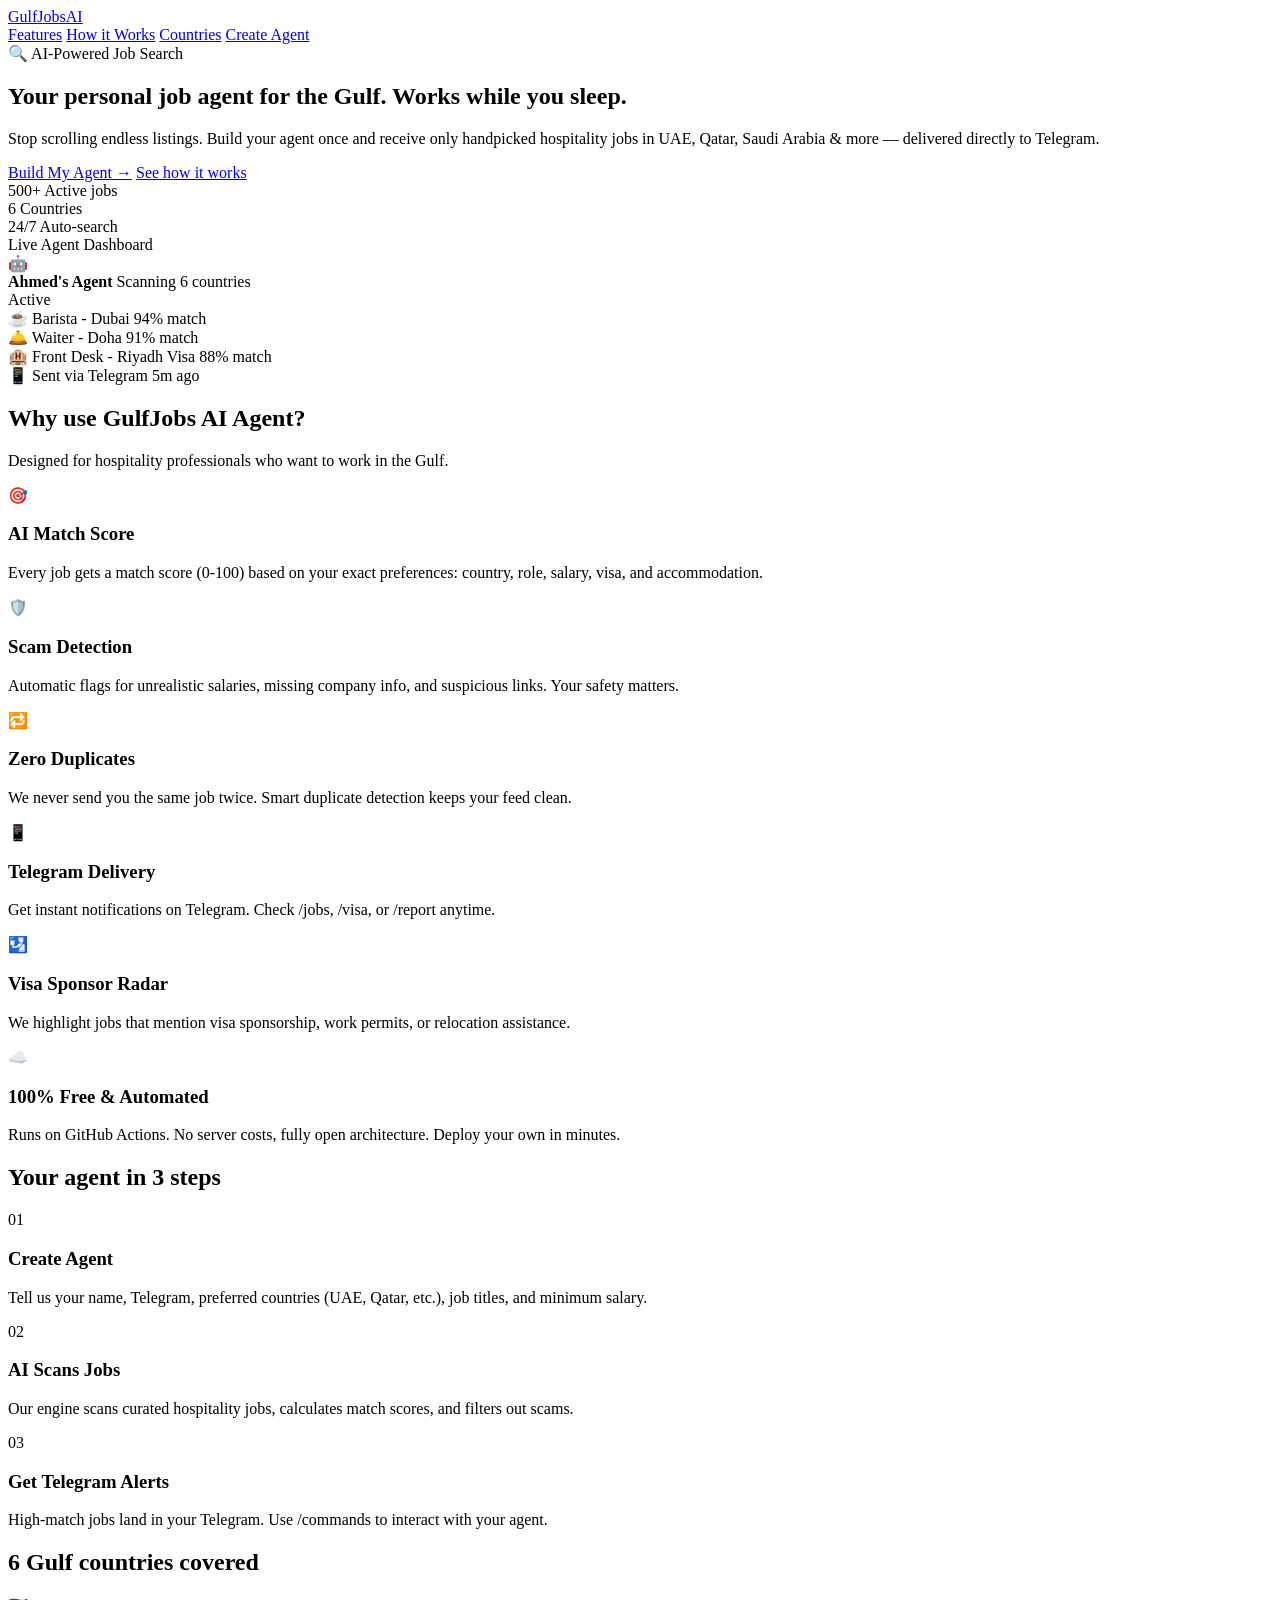
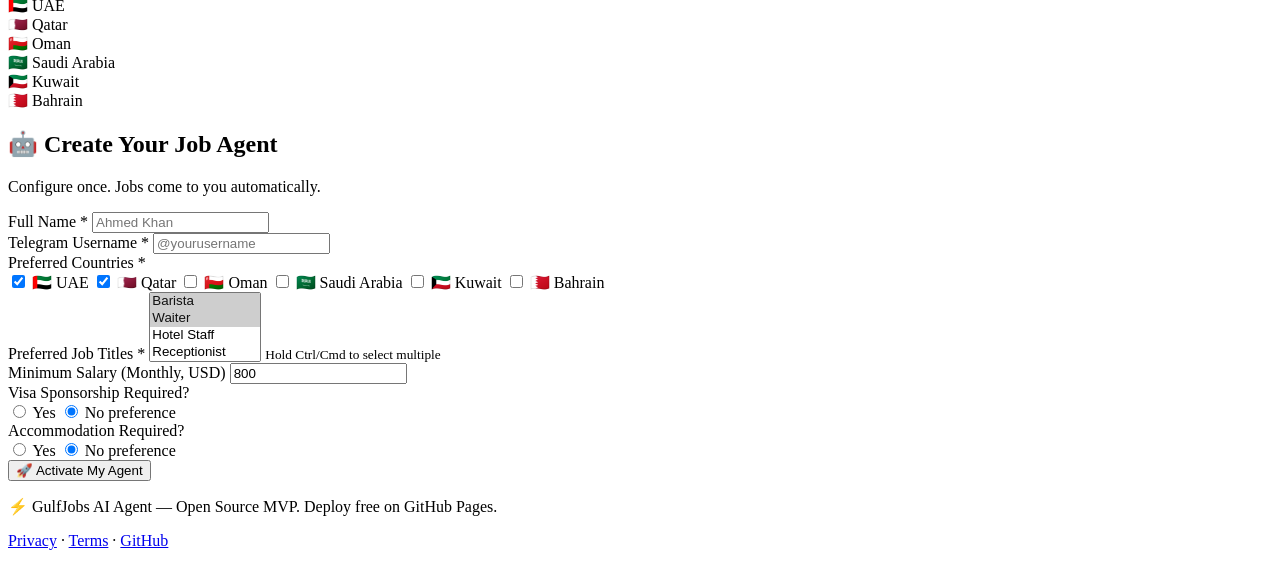
==== index.html @ 62dfe6db "Create index.html" ====
<!DOCTYPE html>
<html lang="en">
<head>
  <meta charset="UTF-8">
  <meta name="viewport" content="width=device-width, initial-scale=1.0, maximum-scale=1.0, user-scalable=yes">
  <title>GulfJobs AI Agent — Your Personal Job Hunter</title>
  <link rel="preconnect" href="https://fonts.googleapis.com">
  <link rel="preconnect" href="https://fonts.gstatic.com" crossorigin>
  <link href="https://fonts.googleapis.com/css2?family=Inter:opsz,wght@14..32,400;14..32,500;14..32,600;14..32,700&display=swap" rel="stylesheet">
  <link rel="stylesheet" href="css/styles.css">
</head>
<body>
  <nav class="navbar">
    <div class="container nav-container">
      <a href="#" class="logo">GulfJobs<span class="logo-accent">AI</span></a>
      <div class="nav-links">
        <a href="#features">Features</a>
        <a href="#how-it-works">How it Works</a>
        <a href="#countries">Countries</a>
        <a href="#create-agent" class="btn btn-primary nav-cta">Create Agent</a>
      </div>
    </div>
  </nav>

  <main>
    <!-- Hero Section -->
    <section class="hero container">
      <div class="hero-grid">
        <div class="hero-content">
          <div class="hero-badge">🔍 AI-Powered Job Search</div>
          <h1>Your personal job agent for the Gulf. <span class="text-gradient">Works while you sleep.</span></h1>
          <p class="hero-description">Stop scrolling endless listings. Build your agent once and receive only handpicked hospitality jobs in UAE, Qatar, Saudi Arabia & more — delivered directly to Telegram.</p>
          <div class="hero-actions">
            <a href="#create-agent" class="btn btn-primary btn-large">Build My Agent →</a>
            <a href="#how-it-works" class="btn btn-secondary btn-large">See how it works</a>
          </div>
          <div class="hero-stats">
            <div class="stat">
              <span class="stat-number" id="totalJobsStat">500+</span>
              <span class="stat-label">Active jobs</span>
            </div>
            <div class="stat">
              <span class="stat-number">6</span>
              <span class="stat-label">Countries</span>
            </div>
            <div class="stat">
              <span class="stat-number">24/7</span>
              <span class="stat-label">Auto-search</span>
            </div>
          </div>
        </div>
        <div class="hero-visual">
          <div class="dashboard-preview">
            <div class="preview-header">
              <div class="preview-dots">
                <span></span><span></span><span></span>
              </div>
              <span class="preview-title">Live Agent Dashboard</span>
            </div>
            <div class="preview-card">
              <div class="preview-agent">
                <div class="agent-avatar">🤖</div>
                <div class="agent-info">
                  <strong>Ahmed's Agent</strong>
                  <span>Scanning 6 countries</span>
                </div>
                <span class="badge badge-green">Active</span>
              </div>
              <div class="preview-match">
                <div class="match-row">
                  <span>☕ Barista - Dubai</span>
                  <span class="match-score">94% match</span>
                </div>
                <div class="match-row">
                  <span>🛎️ Waiter - Doha</span>
                  <span class="match-score">91% match</span>
                </div>
                <div class="match-row">
                  <span>🏨 Front Desk - Riyadh</span>
                  <span class="badge badge-blue">Visa</span>
                  <span class="match-score">88% match</span>
                </div>
              </div>
              <div class="preview-telegram">
                <span>📱 Sent via Telegram 5m ago</span>
              </div>
            </div>
          </div>
        </div>
      </div>
    </section>

    <!-- Benefits / Features -->
    <section id="features" class="features container">
      <div class="section-header">
        <h2>Why use GulfJobs AI Agent?</h2>
        <p>Designed for hospitality professionals who want to work in the Gulf.</p>
      </div>
      <div class="features-grid">
        <div class="feature-card">
          <div class="feature-icon">🎯</div>
          <h3>AI Match Score</h3>
          <p>Every job gets a match score (0-100) based on your exact preferences: country, role, salary, visa, and accommodation.</p>
        </div>
        <div class="feature-card">
          <div class="feature-icon">🛡️</div>
          <h3>Scam Detection</h3>
          <p>Automatic flags for unrealistic salaries, missing company info, and suspicious links. Your safety matters.</p>
        </div>
        <div class="feature-card">
          <div class="feature-icon">🔁</div>
          <h3>Zero Duplicates</h3>
          <p>We never send you the same job twice. Smart duplicate detection keeps your feed clean.</p>
        </div>
        <div class="feature-card">
          <div class="feature-icon">📱</div>
          <h3>Telegram Delivery</h3>
          <p>Get instant notifications on Telegram. Check /jobs, /visa, or /report anytime.</p>
        </div>
        <div class="feature-card">
          <div class="feature-icon">🛂</div>
          <h3>Visa Sponsor Radar</h3>
          <p>We highlight jobs that mention visa sponsorship, work permits, or relocation assistance.</p>
        </div>
        <div class="feature-card">
          <div class="feature-icon">☁️</div>
          <h3>100% Free & Automated</h3>
          <p>Runs on GitHub Actions. No server costs, fully open architecture. Deploy your own in minutes.</p>
        </div>
      </div>
    </section>

    <!-- How it Works -->
    <section id="how-it-works" class="how-it-works container">
      <div class="section-header">
        <h2>Your agent in 3 steps</h2>
      </div>
      <div class="steps">
        <div class="step">
          <div class="step-number">01</div>
          <h3>Create Agent</h3>
          <p>Tell us your name, Telegram, preferred countries (UAE, Qatar, etc.), job titles, and minimum salary.</p>
        </div>
        <div class="step-divider"></div>
        <div class="step">
          <div class="step-number">02</div>
          <h3>AI Scans Jobs</h3>
          <p>Our engine scans curated hospitality jobs, calculates match scores, and filters out scams.</p>
        </div>
        <div class="step-divider"></div>
        <div class="step">
          <div class="step-number">03</div>
          <h3>Get Telegram Alerts</h3>
          <p>High-match jobs land in your Telegram. Use /commands to interact with your agent.</p>
        </div>
      </div>
    </section>

    <!-- Supported Countries -->
    <section id="countries" class="countries container">
      <div class="section-header">
        <h2>6 Gulf countries covered</h2>
      </div>
      <div class="country-grid">
        <div class="country-tag">🇦🇪 UAE</div>
        <div class="country-tag">🇶🇦 Qatar</div>
        <div class="country-tag">🇴🇲 Oman</div>
        <div class="country-tag">🇸🇦 Saudi Arabia</div>
        <div class="country-tag">🇰🇼 Kuwait</div>
        <div class="country-tag">🇧🇭 Bahrain</div>
      </div>
    </section>

    <!-- Create Agent Form (Core App) -->
    <section id="create-agent" class="create-agent container">
      <div class="form-card">
        <div class="form-header">
          <h2>🤖 Create Your Job Agent</h2>
          <p>Configure once. Jobs come to you automatically.</p>
        </div>
        <form id="agentForm" class="agent-form">
          <div class="form-row">
            <div class="form-group">
              <label for="name">Full Name *</label>
              <input type="text" id="name" placeholder="Ahmed Khan" required>
            </div>
            <div class="form-group">
              <label for="telegram">Telegram Username *</label>
              <input type="text" id="telegram" placeholder="@yourusername" required>
            </div>
          </div>

          <div class="form-group">
            <label>Preferred Countries *</label>
            <div class="checkbox-grid" id="countriesCheckbox">
              <label class="checkbox-card"><input type="checkbox" value="UAE" checked> 🇦🇪 UAE</label>
              <label class="checkbox-card"><input type="checkbox" value="Qatar" checked> 🇶🇦 Qatar</label>
              <label class="checkbox-card"><input type="checkbox" value="Oman"> 🇴🇲 Oman</label>
              <label class="checkbox-card"><input type="checkbox" value="Saudi Arabia"> 🇸🇦 Saudi Arabia</label>
              <label class="checkbox-card"><input type="checkbox" value="Kuwait"> 🇰🇼 Kuwait</label>
              <label class="checkbox-card"><input type="checkbox" value="Bahrain"> 🇧🇭 Bahrain</label>
            </div>
          </div>

          <div class="form-group">
            <label for="jobTitles">Preferred Job Titles *</label>
            <select id="jobTitles" multiple required>
              <option value="Barista" selected>Barista</option>
              <option value="Waiter" selected>Waiter</option>
              <option value="Hotel Staff">Hotel Staff</option>
              <option value="Receptionist">Receptionist</option>
              <option value="Housekeeping">Housekeeping</option>
              <option value="Customer Service">Customer Service</option>
              <option value="Chef">Chef</option>
            </select>
            <small>Hold Ctrl/Cmd to select multiple</small>
          </div>

          <div class="form-row">
            <div class="form-group">
              <label for="minSalary">Minimum Salary (Monthly, USD)</label>
              <input type="number" id="minSalary" placeholder="e.g. 800" value="800">
            </div>
            <div class="form-group">
              <label>Visa Sponsorship Required?</label>
              <div class="radio-group">
                <label class="radio-card"><input type="radio" name="visaSponsor" value="yes"> Yes</label>
                <label class="radio-card"><input type="radio" name="visaSponsor" value="no" checked> No preference</label>
              </div>
            </div>
            <div class="form-group">
              <label>Accommodation Required?</label>
              <div class="radio-group">
                <label class="radio-card"><input type="radio" name="accommodation" value="yes"> Yes</label>
                <label class="radio-card"><input type="radio" name="accommodation" value="no" checked> No preference</label>
              </div>
            </div>
          </div>

          <button type="submit" class="btn btn-primary btn-large btn-full">🚀 Activate My Agent</button>
        </form>
      </div>
    </section>

    <!-- Dashboard Section (Hidden until agent created) -->
    <section id="dashboard" class="dashboard container" style="display: none;">
      <div class="section-header">
        <h2>📊 Your Dashboard</h2>
      </div>
      <div class="stats-grid" id="statsGrid">
        <div class="stat-card">
          <span class="stat-icon">🤖</span>
          <div class="stat-details">
            <span id="agentNameDisplay">-</span>
            <span class="stat-sub">Active Agent</span>
          </div>
        </div>
        <div class="stat-card">
          <span class="stat-value" id="totalMatches">0</span>
          <span class="stat-sub">Jobs Matched</span>
        </div>
        <div class="stat-card">
          <span class="stat-value" id="visaJobs">0</span>
          <span class="stat-sub">Visa Sponsored</span>
        </div>
        <div class="stat-card">
          <span class="stat-value" id="highMatches">0</span>
          <span class="stat-sub">High Matches (>80%)</span>
        </div>
      </div>

      <div class="jobs-section">
        <h3>🔥 Latest Opportunities</h3>
        <div id="jobsContainer" class="jobs-list">
          <!-- Dynamically filled -->
        </div>
      </div>
      <div class="telegram-commands">
        <h3>📱 Telegram Bot Commands</h3>
        <div class="command-list">
          <code>/start</code> <code>/jobs</code> <code>/matches</code> <code>/report</code> <code>/visa</code> <code>/help</code>
        </div>
      </div>
    </section>
  </main>

  <footer class="footer container">
    <p>⚡ GulfJobs AI Agent — Open Source MVP. Deploy free on GitHub Pages.</p>
    <p class="footer-links">
      <a href="#">Privacy</a> · <a href="#">Terms</a> · <a href="#">GitHub</a>
    </p>
  </footer>

  <div id="toast" class="toast"></div>

  <script src="js/app.js"></script>
</body>
</html>
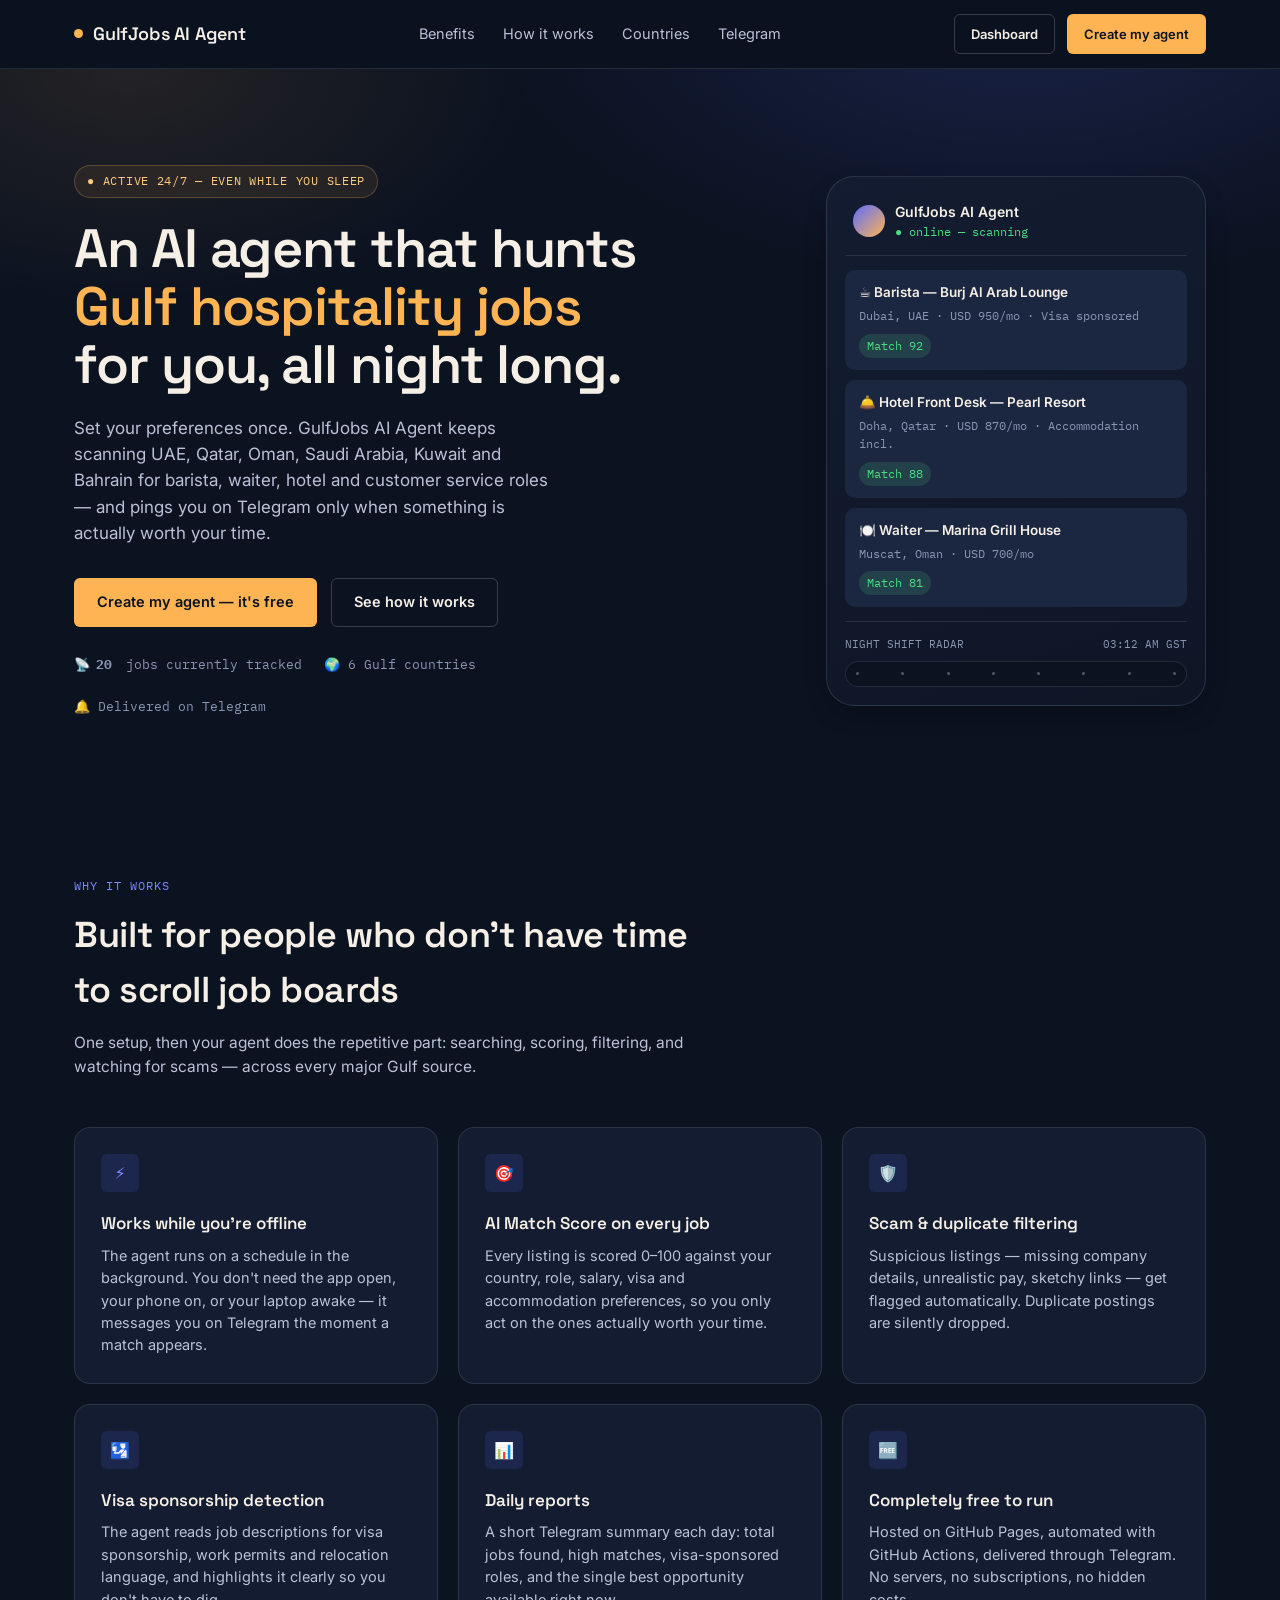
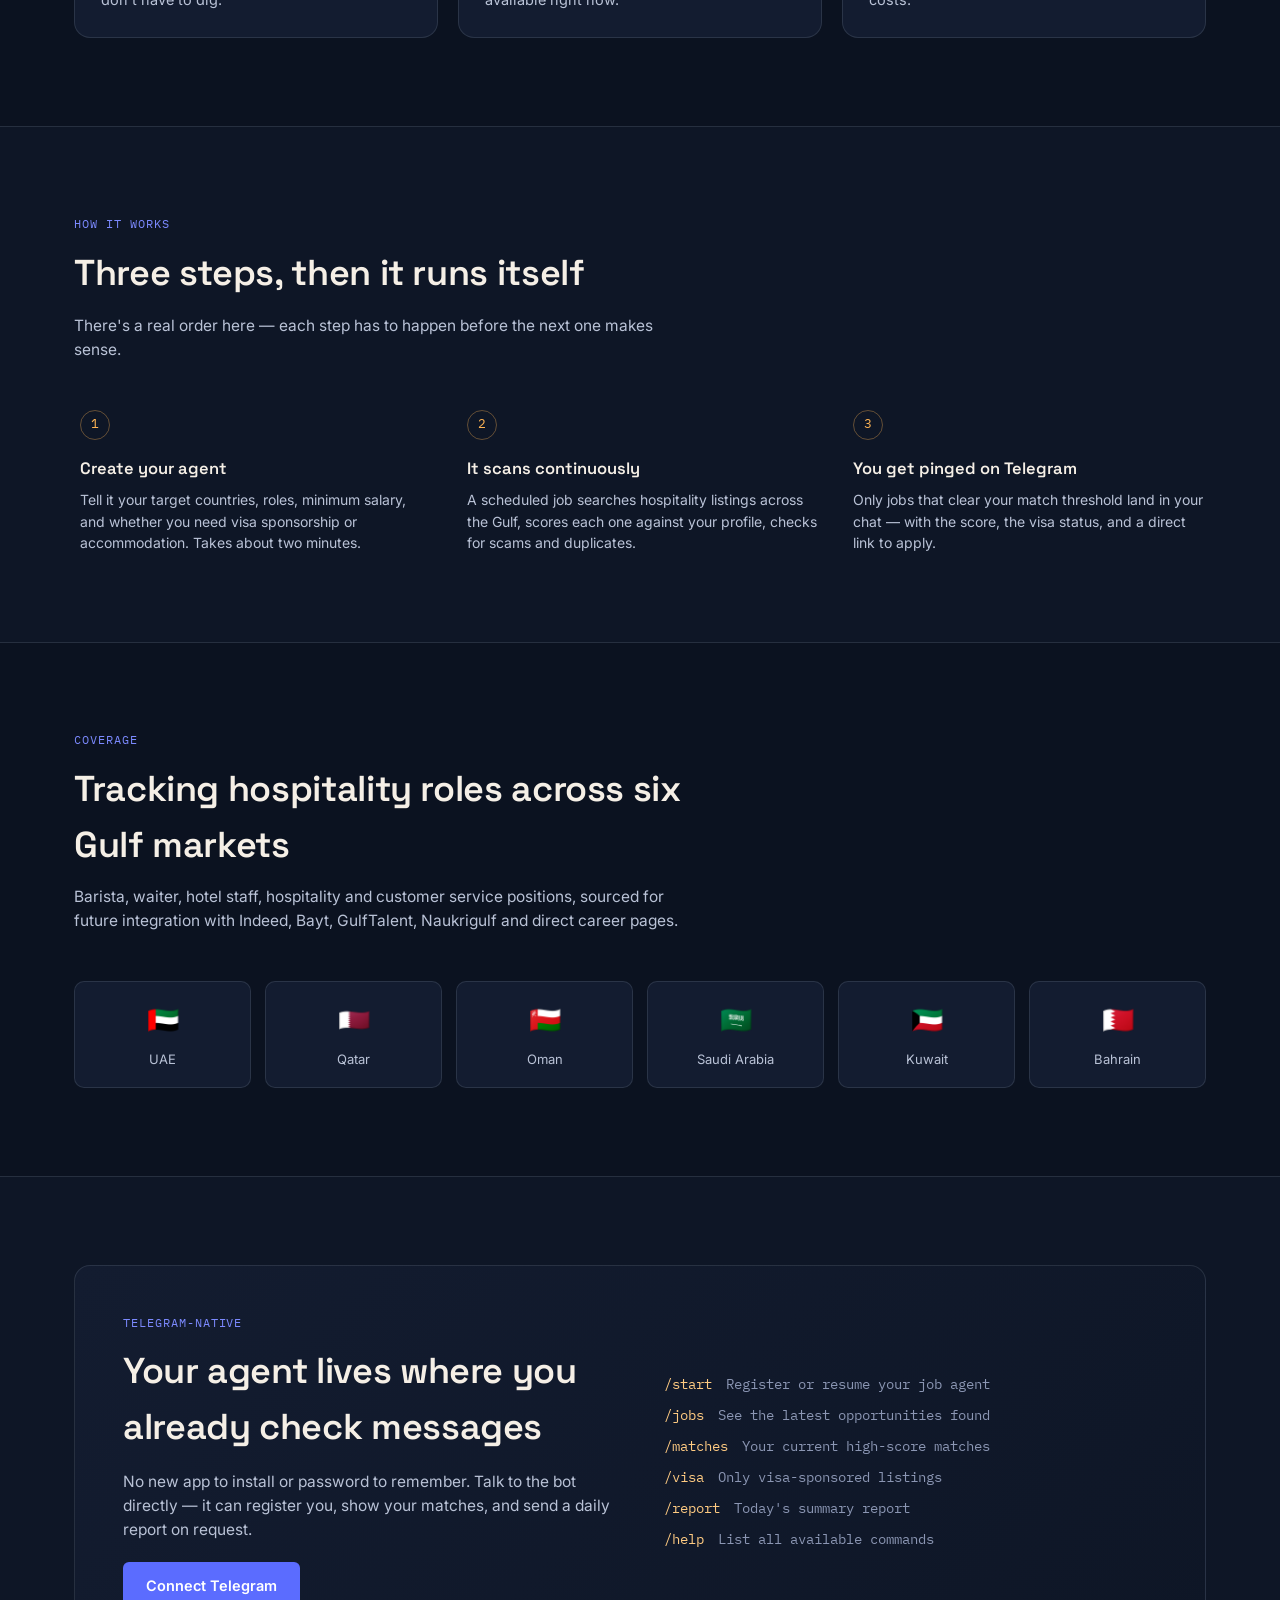
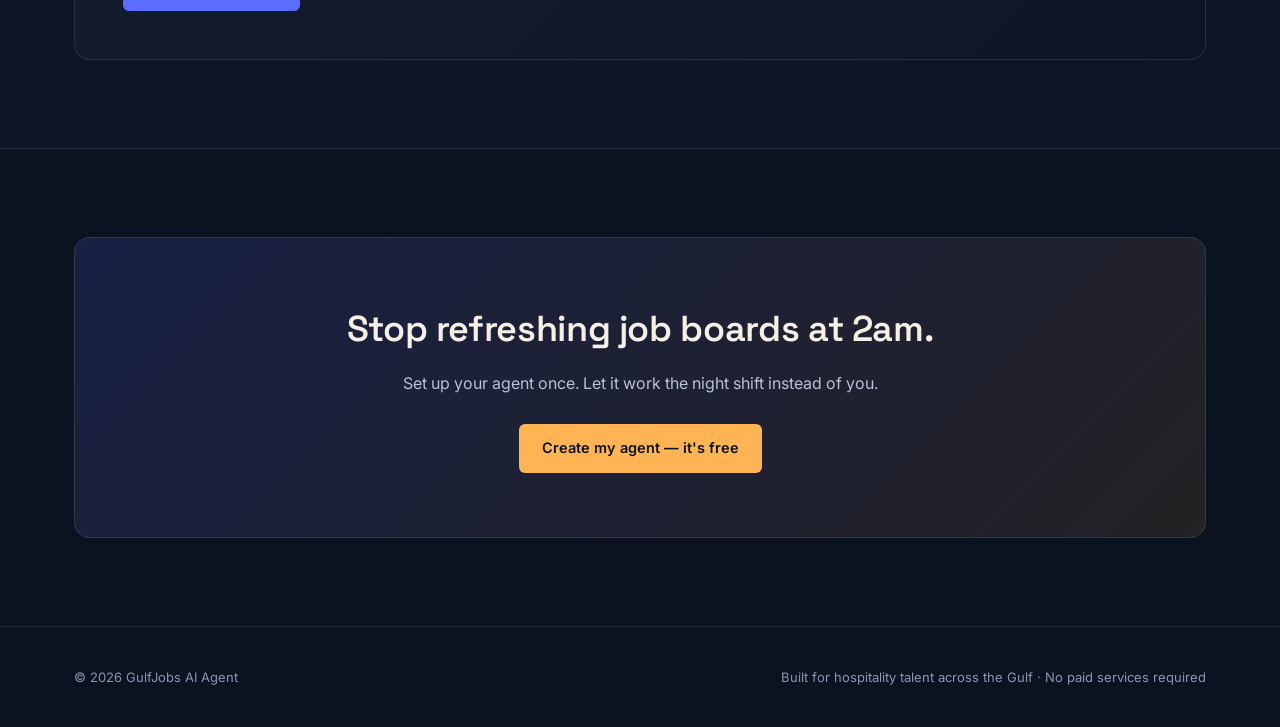
==== commit 9d2da41b: "Add files via upload" ====
--- a/index.html
+++ b/index.html
@@ -1,298 +1,210 @@
-<!DOCTYPE html>
+<!doctype html>
 <html lang="en">
 <head>
-  <meta charset="UTF-8">
-  <meta name="viewport" content="width=device-width, initial-scale=1.0, maximum-scale=1.0, user-scalable=yes">
-  <title>GulfJobs AI Agent — Your Personal Job Hunter</title>
-  <link rel="preconnect" href="https://fonts.googleapis.com">
-  <link rel="preconnect" href="https://fonts.gstatic.com" crossorigin>
-  <link href="https://fonts.googleapis.com/css2?family=Inter:opsz,wght@14..32,400;14..32,500;14..32,600;14..32,700&display=swap" rel="stylesheet">
-  <link rel="stylesheet" href="css/styles.css">
+<meta charset="UTF-8" />
+<meta name="viewport" content="width=device-width, initial-scale=1.0" />
+<title>GulfJobs AI Agent — Your AI job hunter for Gulf hospitality work</title>
+<meta name="description" content="Set up one AI agent and let it search Gulf hospitality jobs around the clock, sending only your best matches straight to Telegram." />
+<link rel="icon" href="data:image/svg+xml,<svg xmlns=%22http://www.w3.org/2000/svg%22 viewBox=%220 0 16 16%22><circle cx=%228%22 cy=%228%22 r=%227%22 fill=%22%23ffb454%22/></svg>" />
+<link rel="preconnect" href="https://fonts.googleapis.com" />
+<link href="https://fonts.googleapis.com/css2?family=Space+Grotesk:wght@500;600;700&family=Inter:wght@400;500;600;700&family=IBM+Plex+Mono:wght@400;500&display=swap" rel="stylesheet" />
+<link rel="stylesheet" href="assets/css/styles.css" />
 </head>
 <body>
-  <nav class="navbar">
-    <div class="container nav-container">
-      <a href="#" class="logo">GulfJobs<span class="logo-accent">AI</span></a>
-      <div class="nav-links">
-        <a href="#features">Features</a>
-        <a href="#how-it-works">How it Works</a>
-        <a href="#countries">Countries</a>
-        <a href="#create-agent" class="btn btn-primary nav-cta">Create Agent</a>
-      </div>
-    </div>
-  </nav>
-
-  <main>
-    <!-- Hero Section -->
-    <section class="hero container">
-      <div class="hero-grid">
-        <div class="hero-content">
-          <div class="hero-badge">🔍 AI-Powered Job Search</div>
-          <h1>Your personal job agent for the Gulf. <span class="text-gradient">Works while you sleep.</span></h1>
-          <p class="hero-description">Stop scrolling endless listings. Build your agent once and receive only handpicked hospitality jobs in UAE, Qatar, Saudi Arabia & more — delivered directly to Telegram.</p>
-          <div class="hero-actions">
-            <a href="#create-agent" class="btn btn-primary btn-large">Build My Agent →</a>
-            <a href="#how-it-works" class="btn btn-secondary btn-large">See how it works</a>
-          </div>
-          <div class="hero-stats">
-            <div class="stat">
-              <span class="stat-number" id="totalJobsStat">500+</span>
-              <span class="stat-label">Active jobs</span>
-            </div>
-            <div class="stat">
-              <span class="stat-number">6</span>
-              <span class="stat-label">Countries</span>
-            </div>
-            <div class="stat">
-              <span class="stat-number">24/7</span>
-              <span class="stat-label">Auto-search</span>
-            </div>
-          </div>
+
+<nav class="nav">
+  <div class="wrap">
+    <a href="index.html" class="nav-logo"><span class="dot"></span> GulfJobs AI Agent</a>
+    <div class="nav-links">
+      <a href="#benefits">Benefits</a>
+      <a href="#how-it-works">How it works</a>
+      <a href="#countries">Countries</a>
+      <a href="#telegram">Telegram</a>
+    </div>
+    <div class="nav-cta">
+      <a href="dashboard.html" class="btn btn-ghost btn-sm">Dashboard</a>
+      <a href="create-agent.html" class="btn btn-primary btn-sm" data-cta="primary">Create my agent</a>
+    </div>
+  </div>
+</nav>
+
+<header class="hero">
+  <div class="wrap hero-grid">
+    <div>
+      <div class="eyebrow">● Active 24/7 — even while you sleep</div>
+      <h1>An AI agent that hunts <span class="accent">Gulf hospitality jobs</span> for you, all night long.</h1>
+      <p class="hero-sub">Set your preferences once. GulfJobs AI Agent keeps scanning UAE, Qatar, Oman, Saudi Arabia, Kuwait and Bahrain for barista, waiter, hotel and customer service roles — and pings you on Telegram only when something is actually worth your time.</p>
+      <div class="hero-actions">
+        <a href="create-agent.html" class="btn btn-primary" data-cta="primary">Create my agent — it's free</a>
+        <a href="#how-it-works" class="btn btn-ghost">See how it works</a>
+      </div>
+      <div class="hero-meta">
+        <span>📡 <strong data-live-jobs>—</strong>&nbsp;jobs currently tracked</span>
+        <span>🌍 6 Gulf countries</span>
+        <span>🔔 Delivered on Telegram</span>
+      </div>
+    </div>
+
+    <div class="phone" aria-hidden="true">
+      <div class="phone-head">
+        <div class="avatar"></div>
+        <div>
+          <div class="title">GulfJobs AI Agent</div>
+          <div class="status">● online — scanning</div>
         </div>
-        <div class="hero-visual">
-          <div class="dashboard-preview">
-            <div class="preview-header">
-              <div class="preview-dots">
-                <span></span><span></span><span></span>
-              </div>
-              <span class="preview-title">Live Agent Dashboard</span>
-            </div>
-            <div class="preview-card">
-              <div class="preview-agent">
-                <div class="agent-avatar">🤖</div>
-                <div class="agent-info">
-                  <strong>Ahmed's Agent</strong>
-                  <span>Scanning 6 countries</span>
-                </div>
-                <span class="badge badge-green">Active</span>
-              </div>
-              <div class="preview-match">
-                <div class="match-row">
-                  <span>☕ Barista - Dubai</span>
-                  <span class="match-score">94% match</span>
-                </div>
-                <div class="match-row">
-                  <span>🛎️ Waiter - Doha</span>
-                  <span class="match-score">91% match</span>
-                </div>
-                <div class="match-row">
-                  <span>🏨 Front Desk - Riyadh</span>
-                  <span class="badge badge-blue">Visa</span>
-                  <span class="match-score">88% match</span>
-                </div>
-              </div>
-              <div class="preview-telegram">
-                <span>📱 Sent via Telegram 5m ago</span>
-              </div>
-            </div>
-          </div>
+      </div>
+
+      <div class="bubble">
+        <div class="b-title">☕ Barista — Burj Al Arab Lounge</div>
+        <div class="b-meta">Dubai, UAE · USD 950/mo · Visa sponsored</div>
+        <span class="b-score">Match 92</span>
+      </div>
+      <div class="bubble">
+        <div class="b-title">🛎️ Hotel Front Desk — Pearl Resort</div>
+        <div class="b-meta">Doha, Qatar · USD 870/mo · Accommodation incl.</div>
+        <span class="b-score">Match 88</span>
+      </div>
+      <div class="bubble">
+        <div class="b-title">🍽️ Waiter — Marina Grill House</div>
+        <div class="b-meta">Muscat, Oman · USD 700/mo</div>
+        <span class="b-score">Match 81</span>
+      </div>
+
+      <div class="radar-strip">
+        <div class="radar-label"><span>NIGHT SHIFT RADAR</span><span>03:12 AM GST</span></div>
+        <div class="radar-track">
+          <div class="radar-ticks"><span></span><span></span><span></span><span></span><span></span><span></span><span></span><span></span></div>
         </div>
       </div>
-    </section>
-
-    <!-- Benefits / Features -->
-    <section id="features" class="features container">
-      <div class="section-header">
-        <h2>Why use GulfJobs AI Agent?</h2>
-        <p>Designed for hospitality professionals who want to work in the Gulf.</p>
-      </div>
-      <div class="features-grid">
-        <div class="feature-card">
-          <div class="feature-icon">🎯</div>
-          <h3>AI Match Score</h3>
-          <p>Every job gets a match score (0-100) based on your exact preferences: country, role, salary, visa, and accommodation.</p>
-        </div>
-        <div class="feature-card">
-          <div class="feature-icon">🛡️</div>
-          <h3>Scam Detection</h3>
-          <p>Automatic flags for unrealistic salaries, missing company info, and suspicious links. Your safety matters.</p>
-        </div>
-        <div class="feature-card">
-          <div class="feature-icon">🔁</div>
-          <h3>Zero Duplicates</h3>
-          <p>We never send you the same job twice. Smart duplicate detection keeps your feed clean.</p>
-        </div>
-        <div class="feature-card">
-          <div class="feature-icon">📱</div>
-          <h3>Telegram Delivery</h3>
-          <p>Get instant notifications on Telegram. Check /jobs, /visa, or /report anytime.</p>
-        </div>
-        <div class="feature-card">
-          <div class="feature-icon">🛂</div>
-          <h3>Visa Sponsor Radar</h3>
-          <p>We highlight jobs that mention visa sponsorship, work permits, or relocation assistance.</p>
-        </div>
-        <div class="feature-card">
-          <div class="feature-icon">☁️</div>
-          <h3>100% Free & Automated</h3>
-          <p>Runs on GitHub Actions. No server costs, fully open architecture. Deploy your own in minutes.</p>
-        </div>
-      </div>
-    </section>
-
-    <!-- How it Works -->
-    <section id="how-it-works" class="how-it-works container">
-      <div class="section-header">
-        <h2>Your agent in 3 steps</h2>
-      </div>
-      <div class="steps">
-        <div class="step">
-          <div class="step-number">01</div>
-          <h3>Create Agent</h3>
-          <p>Tell us your name, Telegram, preferred countries (UAE, Qatar, etc.), job titles, and minimum salary.</p>
-        </div>
-        <div class="step-divider"></div>
-        <div class="step">
-          <div class="step-number">02</div>
-          <h3>AI Scans Jobs</h3>
-          <p>Our engine scans curated hospitality jobs, calculates match scores, and filters out scams.</p>
-        </div>
-        <div class="step-divider"></div>
-        <div class="step">
-          <div class="step-number">03</div>
-          <h3>Get Telegram Alerts</h3>
-          <p>High-match jobs land in your Telegram. Use /commands to interact with your agent.</p>
-        </div>
-      </div>
-    </section>
-
-    <!-- Supported Countries -->
-    <section id="countries" class="countries container">
-      <div class="section-header">
-        <h2>6 Gulf countries covered</h2>
-      </div>
-      <div class="country-grid">
-        <div class="country-tag">🇦🇪 UAE</div>
-        <div class="country-tag">🇶🇦 Qatar</div>
-        <div class="country-tag">🇴🇲 Oman</div>
-        <div class="country-tag">🇸🇦 Saudi Arabia</div>
-        <div class="country-tag">🇰🇼 Kuwait</div>
-        <div class="country-tag">🇧🇭 Bahrain</div>
-      </div>
-    </section>
-
-    <!-- Create Agent Form (Core App) -->
-    <section id="create-agent" class="create-agent container">
-      <div class="form-card">
-        <div class="form-header">
-          <h2>🤖 Create Your Job Agent</h2>
-          <p>Configure once. Jobs come to you automatically.</p>
-        </div>
-        <form id="agentForm" class="agent-form">
-          <div class="form-row">
-            <div class="form-group">
-              <label for="name">Full Name *</label>
-              <input type="text" id="name" placeholder="Ahmed Khan" required>
-            </div>
-            <div class="form-group">
-              <label for="telegram">Telegram Username *</label>
-              <input type="text" id="telegram" placeholder="@yourusername" required>
-            </div>
-          </div>
-
-          <div class="form-group">
-            <label>Preferred Countries *</label>
-            <div class="checkbox-grid" id="countriesCheckbox">
-              <label class="checkbox-card"><input type="checkbox" value="UAE" checked> 🇦🇪 UAE</label>
-              <label class="checkbox-card"><input type="checkbox" value="Qatar" checked> 🇶🇦 Qatar</label>
-              <label class="checkbox-card"><input type="checkbox" value="Oman"> 🇴🇲 Oman</label>
-              <label class="checkbox-card"><input type="checkbox" value="Saudi Arabia"> 🇸🇦 Saudi Arabia</label>
-              <label class="checkbox-card"><input type="checkbox" value="Kuwait"> 🇰🇼 Kuwait</label>
-              <label class="checkbox-card"><input type="checkbox" value="Bahrain"> 🇧🇭 Bahrain</label>
-            </div>
-          </div>
-
-          <div class="form-group">
-            <label for="jobTitles">Preferred Job Titles *</label>
-            <select id="jobTitles" multiple required>
-              <option value="Barista" selected>Barista</option>
-              <option value="Waiter" selected>Waiter</option>
-              <option value="Hotel Staff">Hotel Staff</option>
-              <option value="Receptionist">Receptionist</option>
-              <option value="Housekeeping">Housekeeping</option>
-              <option value="Customer Service">Customer Service</option>
-              <option value="Chef">Chef</option>
-            </select>
-            <small>Hold Ctrl/Cmd to select multiple</small>
-          </div>
-
-          <div class="form-row">
-            <div class="form-group">
-              <label for="minSalary">Minimum Salary (Monthly, USD)</label>
-              <input type="number" id="minSalary" placeholder="e.g. 800" value="800">
-            </div>
-            <div class="form-group">
-              <label>Visa Sponsorship Required?</label>
-              <div class="radio-group">
-                <label class="radio-card"><input type="radio" name="visaSponsor" value="yes"> Yes</label>
-                <label class="radio-card"><input type="radio" name="visaSponsor" value="no" checked> No preference</label>
-              </div>
-            </div>
-            <div class="form-group">
-              <label>Accommodation Required?</label>
-              <div class="radio-group">
-                <label class="radio-card"><input type="radio" name="accommodation" value="yes"> Yes</label>
-                <label class="radio-card"><input type="radio" name="accommodation" value="no" checked> No preference</label>
-              </div>
-            </div>
-          </div>
-
-          <button type="submit" class="btn btn-primary btn-large btn-full">🚀 Activate My Agent</button>
-        </form>
-      </div>
-    </section>
-
-    <!-- Dashboard Section (Hidden until agent created) -->
-    <section id="dashboard" class="dashboard container" style="display: none;">
-      <div class="section-header">
-        <h2>📊 Your Dashboard</h2>
-      </div>
-      <div class="stats-grid" id="statsGrid">
-        <div class="stat-card">
-          <span class="stat-icon">🤖</span>
-          <div class="stat-details">
-            <span id="agentNameDisplay">-</span>
-            <span class="stat-sub">Active Agent</span>
-          </div>
-        </div>
-        <div class="stat-card">
-          <span class="stat-value" id="totalMatches">0</span>
-          <span class="stat-sub">Jobs Matched</span>
-        </div>
-        <div class="stat-card">
-          <span class="stat-value" id="visaJobs">0</span>
-          <span class="stat-sub">Visa Sponsored</span>
-        </div>
-        <div class="stat-card">
-          <span class="stat-value" id="highMatches">0</span>
-          <span class="stat-sub">High Matches (>80%)</span>
-        </div>
-      </div>
-
-      <div class="jobs-section">
-        <h3>🔥 Latest Opportunities</h3>
-        <div id="jobsContainer" class="jobs-list">
-          <!-- Dynamically filled -->
-        </div>
-      </div>
-      <div class="telegram-commands">
-        <h3>📱 Telegram Bot Commands</h3>
-        <div class="command-list">
-          <code>/start</code> <code>/jobs</code> <code>/matches</code> <code>/report</code> <code>/visa</code> <code>/help</code>
-        </div>
-      </div>
-    </section>
-  </main>
-
-  <footer class="footer container">
-    <p>⚡ GulfJobs AI Agent — Open Source MVP. Deploy free on GitHub Pages.</p>
-    <p class="footer-links">
-      <a href="#">Privacy</a> · <a href="#">Terms</a> · <a href="#">GitHub</a>
-    </p>
-  </footer>
-
-  <div id="toast" class="toast"></div>
-
-  <script src="js/app.js"></script>
+    </div>
+  </div>
+</header>
+
+<section class="section" id="benefits">
+  <div class="wrap">
+    <div class="section-head">
+      <p class="section-eyebrow">Why it works</p>
+      <h2>Built for people who don't have time to scroll job boards</h2>
+      <p class="section-sub">One setup, then your agent does the repetitive part: searching, scoring, filtering, and watching for scams — across every major Gulf source.</p>
+    </div>
+    <div class="grid-3">
+      <div class="card">
+        <div class="card-icon">⚡</div>
+        <h3>Works while you're offline</h3>
+        <p>The agent runs on a schedule in the background. You don't need the app open, your phone on, or your laptop awake — it messages you on Telegram the moment a match appears.</p>
+      </div>
+      <div class="card">
+        <div class="card-icon">🎯</div>
+        <h3>AI Match Score on every job</h3>
+        <p>Every listing is scored 0–100 against your country, role, salary, visa and accommodation preferences, so you only act on the ones actually worth your time.</p>
+      </div>
+      <div class="card">
+        <div class="card-icon">🛡️</div>
+        <h3>Scam &amp; duplicate filtering</h3>
+        <p>Suspicious listings — missing company details, unrealistic pay, sketchy links — get flagged automatically. Duplicate postings are silently dropped.</p>
+      </div>
+      <div class="card">
+        <div class="card-icon">🛂</div>
+        <h3>Visa sponsorship detection</h3>
+        <p>The agent reads job descriptions for visa sponsorship, work permits and relocation language, and highlights it clearly so you don't have to dig.</p>
+      </div>
+      <div class="card">
+        <div class="card-icon">📊</div>
+        <h3>Daily reports</h3>
+        <p>A short Telegram summary each day: total jobs found, high matches, visa-sponsored roles, and the single best opportunity available right now.</p>
+      </div>
+      <div class="card">
+        <div class="card-icon">🆓</div>
+        <h3>Completely free to run</h3>
+        <p>Hosted on GitHub Pages, automated with GitHub Actions, delivered through Telegram. No servers, no subscriptions, no hidden costs.</p>
+      </div>
+    </div>
+  </div>
+</section>
+
+<section class="section alt" id="how-it-works">
+  <div class="wrap">
+    <div class="section-head">
+      <p class="section-eyebrow">How it works</p>
+      <h2>Three steps, then it runs itself</h2>
+      <p class="section-sub">There's a real order here — each step has to happen before the next one makes sense.</p>
+    </div>
+    <div class="steps">
+      <div class="step">
+        <div class="step-num">1</div>
+        <h3>Create your agent</h3>
+        <p>Tell it your target countries, roles, minimum salary, and whether you need visa sponsorship or accommodation. Takes about two minutes.</p>
+      </div>
+      <div class="step">
+        <div class="step-num">2</div>
+        <h3>It scans continuously</h3>
+        <p>A scheduled job searches hospitality listings across the Gulf, scores each one against your profile, checks for scams and duplicates.</p>
+      </div>
+      <div class="step">
+        <div class="step-num">3</div>
+        <h3>You get pinged on Telegram</h3>
+        <p>Only jobs that clear your match threshold land in your chat — with the score, the visa status, and a direct link to apply.</p>
+      </div>
+    </div>
+  </div>
+</section>
+
+<section class="section" id="countries">
+  <div class="wrap">
+    <div class="section-head">
+      <p class="section-eyebrow">Coverage</p>
+      <h2>Tracking hospitality roles across six Gulf markets</h2>
+      <p class="section-sub">Barista, waiter, hotel staff, hospitality and customer service positions, sourced for future integration with Indeed, Bayt, GulfTalent, Naukrigulf and direct career pages.</p>
+    </div>
+    <div class="country-grid">
+      <div class="country-chip"><div class="flag">🇦🇪</div><div class="name">UAE</div></div>
+      <div class="country-chip"><div class="flag">🇶🇦</div><div class="name">Qatar</div></div>
+      <div class="country-chip"><div class="flag">🇴🇲</div><div class="name">Oman</div></div>
+      <div class="country-chip"><div class="flag">🇸🇦</div><div class="name">Saudi Arabia</div></div>
+      <div class="country-chip"><div class="flag">🇰🇼</div><div class="name">Kuwait</div></div>
+      <div class="country-chip"><div class="flag">🇧🇭</div><div class="name">Bahrain</div></div>
+    </div>
+  </div>
+</section>
+
+<section class="section alt" id="telegram">
+  <div class="wrap">
+    <div class="tg-band">
+      <div>
+        <p class="section-eyebrow">Telegram-native</p>
+        <h2 style="margin-bottom:14px;">Your agent lives where you already check messages</h2>
+        <p class="section-sub" style="margin-bottom: 20px;">No new app to install or password to remember. Talk to the bot directly — it can register you, show your matches, and send a daily report on request.</p>
+        <a href="create-agent.html" class="btn btn-indigo" data-cta="primary">Connect Telegram</a>
+      </div>
+      <div class="cmd-list">
+        <div class="cmd-row"><span class="cmd">/start</span><span class="desc">Register or resume your job agent</span></div>
+        <div class="cmd-row"><span class="cmd">/jobs</span><span class="desc">See the latest opportunities found</span></div>
+        <div class="cmd-row"><span class="cmd">/matches</span><span class="desc">Your current high-score matches</span></div>
+        <div class="cmd-row"><span class="cmd">/visa</span><span class="desc">Only visa-sponsored listings</span></div>
+        <div class="cmd-row"><span class="cmd">/report</span><span class="desc">Today's summary report</span></div>
+        <div class="cmd-row"><span class="cmd">/help</span><span class="desc">List all available commands</span></div>
+      </div>
+    </div>
+  </div>
+</section>
+
+<section class="section">
+  <div class="wrap">
+    <div class="cta-band">
+      <h2>Stop refreshing job boards at 2am.</h2>
+      <p>Set up your agent once. Let it work the night shift instead of you.</p>
+      <a href="create-agent.html" class="btn btn-primary" data-cta="primary">Create my agent — it's free</a>
+    </div>
+  </div>
+</section>
+
+<footer class="footer">
+  <div class="wrap">
+    <span>© <span data-year></span> GulfJobs AI Agent</span>
+    <span>Built for hospitality talent across the Gulf · No paid services required</span>
+  </div>
+</footer>
+
+<script src="assets/js/app.js"></script>
 </body>
 </html>
--- a/assets/css/styles.css
+++ b/assets/css/styles.css
@@ -0,0 +1,312 @@
+/* =========================================================================
+   GulfJobs AI Agent — Design System
+   Concept: "Night Shift Radar" — the agent works the graveyard shift so
+   hospitality workers don't have to. Deep night-sky background, a dawn
+   amber accent for matches/opportunity, monospace for data & telegram-style
+   bubbles. One signature animated element (the radar/ticker) carries all
+   the motion; everything else stays quiet and disciplined.
+   ========================================================================= */
+
+:root {
+  /* Color */
+  --navy-950: #0b1220;
+  --navy-900: #0e1626;
+  --navy-800: #131c30;
+  --navy-700: #1b2640;
+  --navy-600: #28365a;
+  --indigo-500: #5b6cff;
+  --indigo-400: #7c8aff;
+  --amber-400: #ffb454;
+  --amber-300: #ffcb82;
+  --sand-100: #f5efe6;
+  --sand-200: #ece3d3;
+  --slate-300: #b9c2d6;
+  --slate-400: #8b96b3;
+  --green-400: #4ade80;
+  --red-400: #f87171;
+
+  /* Type */
+  --font-display: "Space Grotesk", "Inter", system-ui, sans-serif;
+  --font-body: "Inter", system-ui, -apple-system, sans-serif;
+  --font-mono: "IBM Plex Mono", "JetBrains Mono", ui-monospace, monospace;
+
+  /* Layout */
+  --radius-sm: 6px;
+  --radius-md: 10px;
+  --radius-lg: 16px;
+  --max-width: 1180px;
+  --border-hair: 1px solid rgba(185, 194, 214, 0.14);
+  --shadow-card: 0 10px 30px -12px rgba(0, 0, 0, 0.45);
+}
+
+/* ---------- Reset ---------- */
+* { box-sizing: border-box; }
+html, body { margin: 0; padding: 0; }
+img, svg { display: block; max-width: 100%; }
+a { color: inherit; text-decoration: none; }
+button { font: inherit; }
+ul { margin: 0; padding: 0; list-style: none; }
+h1, h2, h3, h4, p { margin: 0; }
+
+html { scroll-behavior: smooth; }
+
+@media (prefers-reduced-motion: reduce) {
+  html { scroll-behavior: auto; }
+  *, *::before, *::after { animation-duration: 0.001ms !important; animation-iteration-count: 1 !important; transition-duration: 0.001ms !important; }
+}
+
+body {
+  font-family: var(--font-body);
+  background: var(--navy-950);
+  color: var(--sand-100);
+  line-height: 1.55;
+  -webkit-font-smoothing: antialiased;
+}
+
+:focus-visible {
+  outline: 2px solid var(--amber-400);
+  outline-offset: 2px;
+  border-radius: 4px;
+}
+
+.wrap { max-width: var(--max-width); margin: 0 auto; padding: 0 24px; }
+
+/* ---------- Top nav ---------- */
+.nav {
+  position: sticky;
+  top: 0;
+  z-index: 50;
+  background: rgba(11, 18, 32, 0.85);
+  backdrop-filter: blur(10px);
+  border-bottom: var(--border-hair);
+}
+.nav .wrap { display: flex; align-items: center; justify-content: space-between; height: 68px; }
+.nav-logo { display: flex; align-items: center; gap: 10px; font-family: var(--font-display); font-weight: 600; font-size: 18px; letter-spacing: -0.01em; }
+.nav-logo .dot {
+  width: 9px; height: 9px; border-radius: 50%; background: var(--amber-400);
+  animation: pulse-dot 2.4s ease-out infinite;
+}
+@keyframes pulse-dot {
+  0% { box-shadow: 0 0 0 0 rgba(255, 180, 84, 0.55); }
+  70% { box-shadow: 0 0 0 8px rgba(255, 180, 84, 0); }
+  100% { box-shadow: 0 0 0 0 rgba(255, 180, 84, 0); }
+}
+.nav-links { display: flex; align-items: center; gap: 28px; font-size: 14.5px; color: var(--slate-300); }
+.nav-links a:hover { color: var(--sand-100); }
+.nav-cta { display: flex; gap: 12px; align-items: center; }
+
+/* ---------- Buttons ---------- */
+.btn {
+  display: inline-flex; align-items: center; justify-content: center; gap: 8px;
+  padding: 12px 22px; border-radius: var(--radius-sm); font-size: 14.5px; font-weight: 600;
+  cursor: pointer; border: 1px solid transparent;
+  transition: transform 0.15s ease, background 0.15s ease, border-color 0.15s ease;
+  white-space: nowrap;
+}
+.btn:active { transform: translateY(1px); }
+.btn-primary { background: var(--amber-400); color: var(--navy-950); }
+.btn-primary:hover { background: var(--amber-300); }
+.btn-ghost { background: transparent; color: var(--sand-100); border-color: rgba(185, 194, 214, 0.25); }
+.btn-ghost:hover { border-color: var(--sand-100); }
+.btn-indigo { background: var(--indigo-500); color: white; }
+.btn-indigo:hover { background: var(--indigo-400); }
+.btn-block { width: 100%; }
+.btn-sm { padding: 9px 16px; font-size: 13px; }
+.btn[disabled] { opacity: 0.5; cursor: not-allowed; }
+
+/* ---------- Hero ---------- */
+.hero {
+  position: relative; padding: 96px 0 72px; overflow: hidden;
+  background:
+    radial-gradient(ellipse 900px 480px at 80% -10%, rgba(91, 108, 255, 0.18), transparent 60%),
+    radial-gradient(ellipse 700px 400px at 10% 0%, rgba(255, 180, 84, 0.10), transparent 60%);
+}
+.hero-grid { display: grid; grid-template-columns: 1.05fr 0.95fr; gap: 56px; align-items: center; }
+.eyebrow {
+  display: inline-flex; align-items: center; gap: 8px;
+  font-family: var(--font-mono); font-size: 12px; letter-spacing: 0.06em; text-transform: uppercase;
+  color: var(--amber-300); background: rgba(255, 180, 84, 0.08); border: 1px solid rgba(255, 180, 84, 0.25);
+  padding: 6px 12px; border-radius: 999px; margin-bottom: 22px;
+}
+.hero h1 {
+  font-family: var(--font-display); font-size: clamp(34px, 4.4vw, 54px); line-height: 1.08;
+  letter-spacing: -0.02em; font-weight: 600; margin-bottom: 20px;
+}
+.hero h1 .accent { color: var(--amber-400); }
+.hero-sub { font-size: 17px; color: var(--slate-300); max-width: 480px; margin-bottom: 32px; }
+.hero-actions { display: flex; gap: 14px; flex-wrap: wrap; margin-bottom: 28px; }
+.hero-meta { display: flex; gap: 22px; font-size: 13px; color: var(--slate-400); font-family: var(--font-mono); flex-wrap: wrap; }
+.hero-meta span { display: flex; align-items: center; gap: 6px; }
+
+/* ---------- Signature element: Night Shift Radar / phone mock ---------- */
+.phone {
+  position: relative; background: linear-gradient(160deg, var(--navy-800), var(--navy-900));
+  border: 1px solid rgba(185, 194, 214, 0.16); border-radius: 28px; padding: 18px;
+  box-shadow: var(--shadow-card); max-width: 380px; margin-left: auto;
+}
+.phone-head { display: flex; align-items: center; gap: 10px; padding: 6px 8px 14px; border-bottom: var(--border-hair); margin-bottom: 14px; }
+.phone-head .avatar { width: 32px; height: 32px; border-radius: 50%; background: linear-gradient(135deg, var(--indigo-500), var(--amber-400)); flex-shrink: 0; }
+.phone-head .title { font-weight: 600; font-size: 14px; }
+.phone-head .status { font-size: 12px; color: var(--green-400); font-family: var(--font-mono); }
+.bubble { background: var(--navy-700); border-radius: var(--radius-md); padding: 12px 14px; margin-bottom: 10px; font-size: 13.5px; animation: rise 0.6s ease both; }
+.bubble .b-title { font-weight: 600; margin-bottom: 4px; }
+.bubble .b-meta { color: var(--slate-400); font-size: 12px; font-family: var(--font-mono); }
+.bubble .b-score { display: inline-block; margin-top: 8px; font-family: var(--font-mono); font-size: 11.5px; padding: 3px 8px; border-radius: 999px; background: rgba(74, 222, 128, 0.15); color: var(--green-400); }
+.bubble:nth-child(2) { animation-delay: 0.15s; }
+.bubble:nth-child(3) { animation-delay: 0.3s; }
+@keyframes rise { from { opacity: 0; transform: translateY(8px); } to { opacity: 1; transform: translateY(0); } }
+.radar-strip { margin-top: 14px; padding-top: 14px; border-top: var(--border-hair); }
+.radar-label { font-family: var(--font-mono); font-size: 11px; color: var(--slate-400); display: flex; justify-content: space-between; margin-bottom: 8px; }
+.radar-track { position: relative; height: 26px; background: var(--navy-950); border-radius: 999px; overflow: hidden; border: var(--border-hair); }
+.radar-track::before {
+  content: ""; position: absolute; top: 0; left: -30%; width: 30%; height: 100%;
+  background: linear-gradient(90deg, transparent, rgba(255, 180, 84, 0.55), transparent);
+  animation: sweep 2.8s linear infinite;
+}
+@keyframes sweep { to { left: 130%; } }
+.radar-ticks { position: absolute; inset: 0; display: flex; align-items: center; justify-content: space-between; padding: 0 10px; }
+.radar-ticks span { width: 3px; height: 3px; border-radius: 50%; background: rgba(185, 194, 214, 0.4); }
+
+/* ---------- Sections ---------- */
+.section { padding: 88px 0; }
+.section-tight { padding: 64px 0; }
+.section-head { max-width: 620px; margin-bottom: 48px; }
+.section-eyebrow { font-family: var(--font-mono); font-size: 12px; letter-spacing: 0.08em; text-transform: uppercase; color: var(--indigo-400); margin-bottom: 12px; }
+.section h2 { font-family: var(--font-display); font-size: clamp(26px, 3vw, 36px); letter-spacing: -0.01em; font-weight: 600; margin-bottom: 12px; }
+.section-sub { color: var(--slate-300); font-size: 15.5px; }
+.alt { background: var(--navy-900); border-top: var(--border-hair); border-bottom: var(--border-hair); }
+
+.grid-3 { display: grid; grid-template-columns: repeat(3, 1fr); gap: 20px; }
+.grid-2 { display: grid; grid-template-columns: repeat(2, 1fr); gap: 20px; }
+.card { background: var(--navy-800); border: var(--border-hair); border-radius: var(--radius-lg); padding: 26px; }
+.card-icon { width: 38px; height: 38px; display: flex; align-items: center; justify-content: center; border-radius: var(--radius-sm); background: rgba(91, 108, 255, 0.14); color: var(--indigo-400); margin-bottom: 18px; }
+.card h3 { font-family: var(--font-display); font-size: 17px; margin-bottom: 8px; font-weight: 600; }
+.card p { color: var(--slate-300); font-size: 14.5px; }
+
+.steps { display: grid; grid-template-columns: repeat(3, 1fr); gap: 28px; position: relative; }
+.step { position: relative; padding-left: 6px; }
+.step-num { font-family: var(--font-mono); font-size: 13px; color: var(--amber-400); border: 1px solid rgba(255, 180, 84, 0.35); width: 30px; height: 30px; border-radius: 50%; display: flex; align-items: center; justify-content: center; margin-bottom: 16px; }
+.step h3 { font-family: var(--font-display); font-size: 16.5px; margin-bottom: 8px; font-weight: 600; }
+.step p { color: var(--slate-300); font-size: 14px; }
+
+.country-grid { display: grid; grid-template-columns: repeat(6, 1fr); gap: 14px; }
+.country-chip { background: var(--navy-800); border: var(--border-hair); border-radius: var(--radius-md); padding: 18px 10px; text-align: center; }
+.country-chip .flag { font-size: 26px; margin-bottom: 8px; }
+.country-chip .name { font-size: 13px; color: var(--slate-300); }
+
+.tg-band { display: grid; grid-template-columns: 1fr 1fr; gap: 48px; align-items: center; background: linear-gradient(135deg, var(--navy-800), var(--navy-900)); border: var(--border-hair); border-radius: var(--radius-lg); padding: 48px; }
+.cmd-list { font-family: var(--font-mono); font-size: 13.5px; display: grid; gap: 10px; }
+.cmd-list .cmd { color: var(--amber-300); }
+.cmd-list .desc { color: var(--slate-400); }
+.cmd-row { display: flex; gap: 14px; }
+
+.cta-band { text-align: center; background: linear-gradient(135deg, rgba(91, 108, 255, 0.16), rgba(255, 180, 84, 0.1)); border: var(--border-hair); border-radius: var(--radius-lg); padding: 64px 32px; }
+.cta-band h2 { margin-bottom: 14px; }
+.cta-band p { color: var(--slate-300); margin-bottom: 28px; }
+
+.footer { border-top: var(--border-hair); padding: 40px 0; font-size: 13px; color: var(--slate-400); }
+.footer .wrap { display: flex; justify-content: space-between; align-items: center; flex-wrap: wrap; gap: 12px; }
+
+/* ---------- Forms (Create Agent) ---------- */
+.form-shell { max-width: 640px; margin: 0 auto; background: var(--navy-800); border: var(--border-hair); border-radius: var(--radius-lg); padding: 40px; }
+.form-progress { display: flex; gap: 6px; margin-bottom: 28px; }
+.form-progress span { flex: 1; height: 4px; border-radius: 999px; background: var(--navy-700); }
+.form-progress span.active { background: var(--amber-400); }
+.field { margin-bottom: 20px; }
+.field label { display: block; font-size: 13px; font-weight: 600; margin-bottom: 8px; color: var(--sand-100); }
+.field .hint { font-size: 12.5px; color: var(--slate-400); margin-top: 6px; }
+.field input[type="text"], .field input[type="number"], .field input[type="email"], .field select {
+  width: 100%; background: var(--navy-950); border: 1px solid rgba(185, 194, 214, 0.2); border-radius: var(--radius-sm);
+  padding: 11px 14px; color: var(--sand-100); font-size: 14.5px; font-family: var(--font-body);
+}
+.field input:focus, .field select:focus { border-color: var(--indigo-500); }
+.chip-select { display: flex; flex-wrap: wrap; gap: 8px; }
+.chip-select label {
+  display: inline-flex; align-items: center; gap: 6px; font-size: 13px; font-weight: 500;
+  padding: 9px 14px; border-radius: 999px; border: 1px solid rgba(185, 194, 214, 0.22);
+  cursor: pointer; transition: all 0.15s ease; user-select: none;
+}
+.chip-select input { position: absolute; opacity: 0; width: 0; height: 0; }
+.chip-select label:has(input:checked) { border-color: var(--amber-400); background: rgba(255, 180, 84, 0.12); color: var(--amber-300); }
+.toggle-row { display: flex; justify-content: space-between; align-items: center; background: var(--navy-950); border: 1px solid rgba(185, 194, 214, 0.16); border-radius: var(--radius-sm); padding: 13px 16px; margin-bottom: 14px; }
+.toggle-row .label { font-size: 14px; }
+.toggle-row .label .sub { display: block; font-size: 12px; color: var(--slate-400); margin-top: 2px; }
+.switch { position: relative; width: 44px; height: 24px; flex-shrink: 0; }
+.switch input { opacity: 0; width: 0; height: 0; }
+.switch .track { position: absolute; inset: 0; background: var(--navy-700); border-radius: 999px; transition: background 0.2s ease; cursor: pointer; }
+.switch .track::before { content: ""; position: absolute; left: 3px; top: 3px; width: 18px; height: 18px; border-radius: 50%; background: var(--slate-300); transition: transform 0.2s ease, background 0.2s ease; }
+.switch input:checked + .track { background: rgba(255, 180, 84, 0.35); }
+.switch input:checked + .track::before { transform: translateX(20px); background: var(--amber-400); }
+.form-actions { display: flex; justify-content: space-between; gap: 12px; margin-top: 28px; }
+.success-panel { text-align: center; padding: 12px 0; }
+.success-panel .check { width: 56px; height: 56px; border-radius: 50%; background: rgba(74, 222, 128, 0.14); color: var(--green-400); display: flex; align-items: center; justify-content: center; margin: 0 auto 18px; font-size: 26px; }
+.deeplink-box { background: var(--navy-950); border: 1px solid rgba(255, 180, 84, 0.3); border-radius: var(--radius-md); padding: 18px; margin: 20px 0; text-align: left; }
+.deeplink-box code { display: block; font-family: var(--font-mono); font-size: 12.5px; color: var(--amber-300); word-break: break-all; margin-top: 8px; }
+.error-text { color: var(--red-400); font-size: 12.5px; margin-top: 6px; display: none; }
+.field.has-error input, .field.has-error select { border-color: var(--red-400); }
+.field.has-error .error-text { display: block; }
+
+/* ---------- Dashboard ---------- */
+.dash-shell { display: grid; grid-template-columns: 240px 1fr; min-height: calc(100vh - 68px); }
+.dash-side { border-right: var(--border-hair); padding: 28px 18px; background: var(--navy-900); }
+.dash-side .side-link { display: flex; align-items: center; gap: 10px; padding: 10px 12px; border-radius: var(--radius-sm); font-size: 14px; color: var(--slate-300); margin-bottom: 4px; cursor: pointer; }
+.dash-side .side-link.active { background: var(--navy-800); color: var(--sand-100); }
+.dash-side .side-link:hover { color: var(--sand-100); }
+.dash-main { padding: 32px 36px; }
+.dash-header { display: flex; justify-content: space-between; align-items: flex-start; margin-bottom: 28px; flex-wrap: wrap; gap: 16px; }
+.dash-header h1 { font-family: var(--font-display); font-size: 26px; font-weight: 600; }
+.dash-header p { color: var(--slate-400); font-size: 13.5px; margin-top: 6px; }
+.stat-grid { display: grid; grid-template-columns: repeat(4, 1fr); gap: 16px; margin-bottom: 28px; }
+.stat-card { background: var(--navy-800); border: var(--border-hair); border-radius: var(--radius-md); padding: 20px; }
+.stat-card .stat-label { font-size: 12px; color: var(--slate-400); font-family: var(--font-mono); margin-bottom: 10px; text-transform: uppercase; letter-spacing: 0.04em; }
+.stat-card .stat-value { font-family: var(--font-display); font-size: 28px; font-weight: 600; }
+.stat-card .stat-value.amber { color: var(--amber-400); }
+.stat-card .stat-value.green { color: var(--green-400); }
+.panel { background: var(--navy-800); border: var(--border-hair); border-radius: var(--radius-lg); padding: 24px; margin-bottom: 24px; }
+.panel-head { display: flex; justify-content: space-between; align-items: center; margin-bottom: 18px; flex-wrap: wrap; gap: 10px; }
+.panel-head h2 { font-family: var(--font-display); font-size: 16.5px; font-weight: 600; }
+.panel-head .muted { font-size: 12.5px; color: var(--slate-400); }
+
+.job-list { display: grid; gap: 12px; }
+.job-row { display: grid; grid-template-columns: auto 1fr auto auto; align-items: center; gap: 16px; background: var(--navy-950); border: 1px solid rgba(185, 194, 214, 0.12); border-radius: var(--radius-md); padding: 14px 16px; }
+.job-score { font-family: var(--font-mono); font-weight: 700; font-size: 14px; width: 46px; height: 46px; border-radius: 50%; display: flex; align-items: center; justify-content: center; flex-shrink: 0; }
+.score-high { background: rgba(74, 222, 128, 0.16); color: var(--green-400); }
+.score-mid { background: rgba(255, 180, 84, 0.16); color: var(--amber-400); }
+.score-low { background: rgba(185, 194, 214, 0.12); color: var(--slate-300); }
+.job-main .job-title { font-weight: 600; font-size: 14.5px; margin-bottom: 4px; }
+.job-main .job-meta { font-size: 12.5px; color: var(--slate-400); }
+.job-main .job-meta span { margin-right: 12px; }
+.badge { display: inline-flex; align-items: center; gap: 4px; font-size: 11px; font-family: var(--font-mono); padding: 3px 9px; border-radius: 999px; background: rgba(91, 108, 255, 0.14); color: var(--indigo-400); margin-right: 6px; margin-top: 4px; }
+.badge.visa { background: rgba(74, 222, 128, 0.14); color: var(--green-400); }
+.badge.scam { background: rgba(248, 113, 113, 0.14); color: var(--red-400); }
+.badge.acc { background: rgba(255, 180, 84, 0.14); color: var(--amber-300); }
+.job-actions { display: flex; gap: 8px; }
+.empty-state { text-align: center; padding: 48px 20px; color: var(--slate-400); }
+.empty-state .e-icon { font-size: 30px; margin-bottom: 12px; }
+
+.report-grid { display: grid; grid-template-columns: repeat(4, 1fr); gap: 14px; }
+.no-agent-banner { background: rgba(255, 180, 84, 0.08); border: 1px solid rgba(255, 180, 84, 0.3); border-radius: var(--radius-md); padding: 18px 20px; margin-bottom: 24px; display: flex; justify-content: space-between; align-items: center; gap: 16px; flex-wrap: wrap; }
+.lookup-row { display: flex; gap: 10px; max-width: 420px; margin-top: 10px; }
+.lookup-row input { flex: 1; }
+
+/* ---------- Responsive ---------- */
+@media (max-width: 980px) {
+  .hero-grid { grid-template-columns: 1fr; }
+  .phone { margin: 0 auto; }
+  .grid-3, .steps { grid-template-columns: 1fr 1fr; }
+  .country-grid { grid-template-columns: repeat(3, 1fr); }
+  .tg-band { grid-template-columns: 1fr; padding: 32px; }
+  .stat-grid, .report-grid { grid-template-columns: repeat(2, 1fr); }
+  .dash-shell { grid-template-columns: 1fr; }
+  .dash-side { display: flex; overflow-x: auto; border-right: none; border-bottom: var(--border-hair); gap: 4px; padding: 14px; }
+}
+@media (max-width: 640px) {
+  .nav-links { display: none; }
+  .grid-3, .grid-2, .steps { grid-template-columns: 1fr; }
+  .country-grid { grid-template-columns: repeat(2, 1fr); }
+  .job-row { grid-template-columns: auto 1fr; }
+  .job-actions { grid-column: 1 / -1; justify-content: flex-end; }
+  .form-shell { padding: 26px; }
+  .stat-grid, .report-grid { grid-template-columns: 1fr 1fr; }
+  .dash-main { padding: 22px 18px; }
+}
